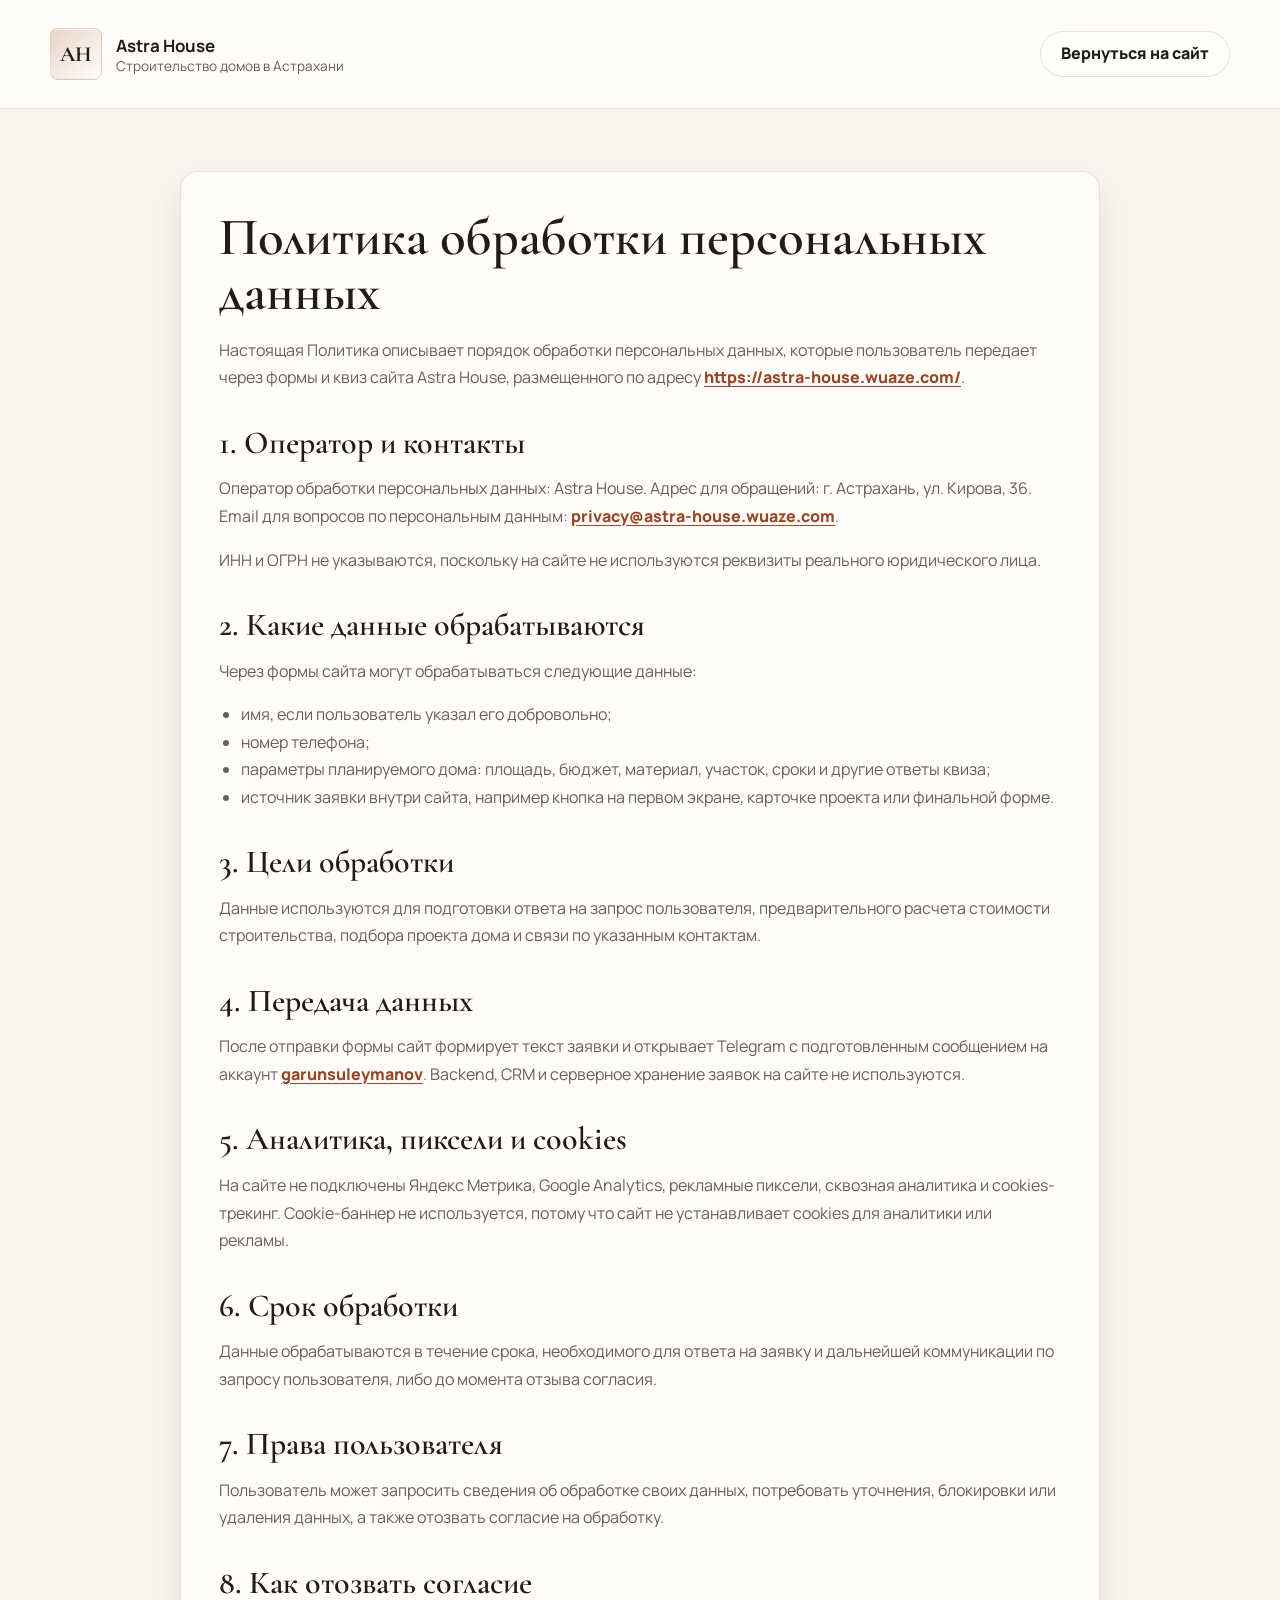
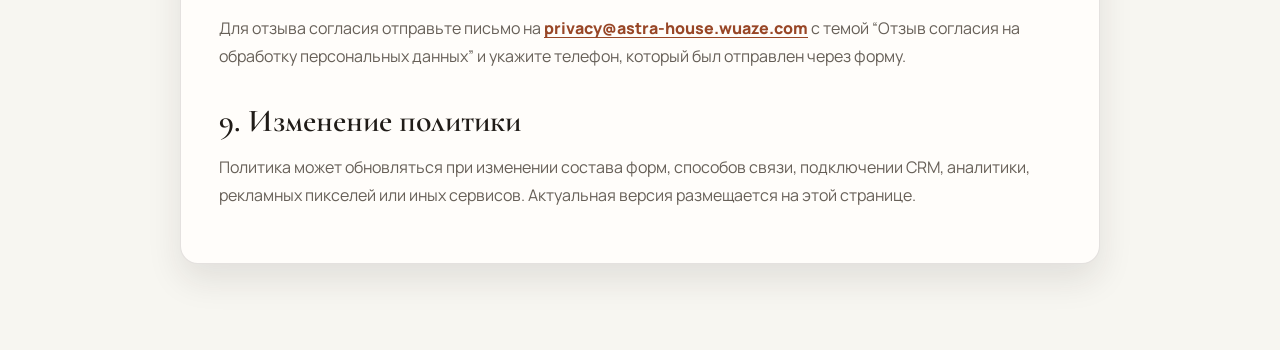
==== privacy.html @ 1b70f4d6 "pushed all files to repository" ====
<!DOCTYPE html>
<html lang="ru">
  <head>
    <meta charset="UTF-8" />
    <meta name="viewport" content="width=device-width, initial-scale=1.0" />
    <title>Политика обработки персональных данных | Astra House</title>
    <meta
      name="description"
      content="Политика обработки персональных данных Astra House: какие данные собираются через формы, для чего они нужны и как отозвать согласие."
    />
    <meta name="robots" content="noindex, follow" />
    <meta name="theme-color" content="#f5f3ee" />
    <link rel="canonical" href="https://astra-house.wuaze.com/privacy.html" />
    <link rel="preconnect" href="https://fonts.googleapis.com" />
    <link rel="preconnect" href="https://fonts.gstatic.com" crossorigin />
    <link
      href="https://fonts.googleapis.com/css2?family=Cormorant+Garamond:wght@500;600;700&family=Manrope:wght@400;500;600;700;800&display=swap"
      rel="stylesheet"
    />
    <link rel="stylesheet" href="./project/styles.css" />
  </head>
  <body class="legal-page">
    <header class="legal-header">
      <div class="container legal-header__inner">
        <a class="brand" href="./index.html" aria-label="На главную страницу">
          <span class="brand__mark">AH</span>
          <span class="brand__copy">
            <strong>Astra House</strong>
            <span>Строительство домов в Астрахани</span>
          </span>
        </a>
        <a class="button button--ghost button--small" href="./index.html">Вернуться на сайт</a>
      </div>
    </header>

    <main class="legal-main">
      <article class="container legal-document">
        <h1>Политика обработки персональных данных</h1>
        <p>
          Настоящая Политика описывает порядок обработки персональных данных, которые пользователь
          передает через формы и квиз сайта Astra House, размещенного по адресу
          <a href="https://astra-house.wuaze.com/">https://astra-house.wuaze.com/</a>.
        </p>

        <h2>1. Оператор и контакты</h2>
        <p>
          Оператор обработки персональных данных: Astra House. Адрес для обращений:
          г. Астрахань, ул. Кирова, 36. Email для вопросов по
          персональным данным: <a href="mailto:privacy@astra-house.wuaze.com">privacy@astra-house.wuaze.com</a>.
        </p>
        <p>
          ИНН и ОГРН не указываются, поскольку на сайте не используются реквизиты реального
          юридического лица.
        </p>

        <h2>2. Какие данные обрабатываются</h2>
        <p>Через формы сайта могут обрабатываться следующие данные:</p>
        <ul>
          <li>имя, если пользователь указал его добровольно;</li>
          <li>номер телефона;</li>
          <li>параметры планируемого дома: площадь, бюджет, материал, участок, сроки и другие ответы квиза;</li>
          <li>источник заявки внутри сайта, например кнопка на первом экране, карточке проекта или финальной форме.</li>
        </ul>

        <h2>3. Цели обработки</h2>
        <p>
          Данные используются для подготовки ответа на запрос пользователя, предварительного расчета
          стоимости строительства, подбора проекта дома и связи по указанным контактам.
        </p>

        <h2>4. Передача данных</h2>
        <p>
          После отправки формы сайт формирует текст заявки и открывает Telegram с подготовленным
          сообщением на аккаунт <a href="https://t.me/garunsuleymanov">garunsuleymanov</a>. Backend,
          CRM и серверное хранение заявок на сайте не используются.
        </p>

        <h2>5. Аналитика, пиксели и cookies</h2>
        <p>
          На сайте не подключены Яндекс Метрика, Google Analytics, рекламные пиксели, сквозная
          аналитика и cookies-трекинг. Cookie-баннер не используется, потому что сайт не устанавливает
          cookies для аналитики или рекламы.
        </p>

        <h2>6. Срок обработки</h2>
        <p>
          Данные обрабатываются в течение срока, необходимого для ответа на заявку и дальнейшей
          коммуникации по запросу пользователя, либо до момента отзыва согласия.
        </p>

        <h2>7. Права пользователя</h2>
        <p>
          Пользователь может запросить сведения об обработке своих данных, потребовать уточнения,
          блокировки или удаления данных, а также отозвать согласие на обработку.
        </p>

        <h2>8. Как отозвать согласие</h2>
        <p>
          Для отзыва согласия отправьте письмо на
          <a href="mailto:privacy@astra-house.wuaze.com">privacy@astra-house.wuaze.com</a> с темой
          “Отзыв согласия на обработку персональных данных” и укажите телефон, который был отправлен
          через форму.
        </p>

        <h2>9. Изменение политики</h2>
        <p>
          Политика может обновляться при изменении состава форм, способов связи, подключении CRM,
          аналитики, рекламных пикселей или иных сервисов. Актуальная версия размещается на этой
          странице.
        </p>
      </article>
    </main>
  </body>
</html>
---- project/styles.css ----
:root {
	--bg: #f5f3ee;
	--bg-soft: #e8eee8;
	--surface: rgba(255, 255, 252, 0.82);
	--surface-strong: #fffdfa;
	--surface-dark: #25211d;
	--text: #201c18;
	--text-soft: #676058;
	--line: rgba(32, 28, 24, 0.12);
	--line-strong: rgba(32, 28, 24, 0.2);
	--accent: #c96942;
	--accent-strong: #984626;
	--accent-soft: rgba(201, 105, 66, 0.13);
	--sage: #6f806f;
	--sage-soft: rgba(111, 128, 111, 0.16);
	--danger: #8d2f2f;
	--shadow-lg: 0 24px 60px rgba(39, 32, 25, 0.14);
	--shadow-md: 0 16px 34px rgba(39, 32, 25, 0.1);
	--radius-xl: 18px;
	--radius-lg: 8px;
	--radius-md: 8px;
	--radius-sm: 8px;
	--container: min(1180px, calc(100vw - 40px));
}

*,
*::before,
*::after {
	box-sizing: border-box;
}

html {
	scroll-behavior: smooth;
	overflow-x: hidden;
}

body {
	width: 100%;
	min-height: 100vh;
	margin: 0;
	overflow-x: clip;
	font-family: 'Manrope', sans-serif;
	color: var(--text);
	background:
		linear-gradient(180deg, #f7f6f1 0%, var(--bg) 40%, #eef2ed 100%);
}

body.is-locked {
	overflow: hidden;
}

img {
	display: block;
	max-width: 100%;
}

a {
	color: inherit;
	text-decoration: none;
}

button,
input {
	min-width: 0;
	font: inherit;
}

button {
	border: 0;
	background: none;
	color: inherit;
}

button:focus-visible,
a:focus-visible,
input:focus-visible {
	outline: 3px solid rgba(201, 105, 66, 0.36);
	outline-offset: 3px;
}

.sr-only {
	position: absolute;
	width: 1px;
	height: 1px;
	padding: 0;
	margin: -1px;
	overflow: hidden;
	clip: rect(0, 0, 0, 0);
	border: 0;
}

.container {
	width: var(--container);
	margin: 0 auto;
}

.section {
	padding: 88px 0;
}

.section--hero {
	padding-top: 44px;
	padding-bottom: 76px;
}

.section--soft {
	background: rgba(232, 238, 232, 0.56);
}

.section--contrast {
	background:
		linear-gradient(180deg, rgba(37, 33, 29, 0.97), rgba(30, 27, 24, 0.98));
	color: #fff8ef;
}

.section--cta {
	padding-top: 80px;
	padding-bottom: 104px;
}

.section-heading {
	max-width: 780px;
	margin: 0 auto 40px;
	text-align: center;
}

.section-heading--left {
	margin-left: 0;
	text-align: left;
}

.section-heading h1,
.section-heading h2,
.hero h1,
.final-cta h2,
.pricing-note h3 {
	margin: 0;
	font-family: 'Cormorant Garamond', serif;
	font-weight: 600;
	line-height: 1;
	letter-spacing: 0;
	text-wrap: balance;
}

.hero h1 {
	max-width: 15ch;
	font-size: 4.9rem;
}

.section-heading h2,
.final-cta h2 {
	font-size: 3.65rem;
}

.section-heading p,
.hero__lead,
.hero__caption,
.pricing-note p,
.final-cta__lead,
.final-cta__note,
.site-footer__address,
.form-status {
	color: var(--text-soft);
	line-height: 1.7;
}

.section--contrast .section-heading p,
.section--contrast .trust-item p {
	color: rgba(255, 248, 239, 0.76);
}

.eyebrow {
	display: inline-flex;
	align-items: center;
	gap: 10px;
	margin: 0 0 18px;
	font-size: 0.84rem;
	font-weight: 800;
	letter-spacing: 0;
	text-transform: uppercase;
	color: var(--accent-strong);
}

.section--contrast .eyebrow {
	color: #efbfa8;
}

.eyebrow::before {
	content: '';
	width: 38px;
	height: 1px;
	background: currentColor;
	opacity: 0.55;
}

.site-header {
	position: sticky;
	top: 0;
	z-index: 40;
	backdrop-filter: blur(18px);
	background: rgba(247, 246, 241, 0.9);
	border-bottom: 1px solid rgba(32, 28, 24, 0.08);
}

.site-header__inner {
	display: grid;
	grid-template-columns: auto minmax(0, 1fr) auto;
	align-items: center;
	gap: 26px;
	min-height: 84px;
}

.brand {
	display: inline-flex;
	align-items: center;
	gap: 14px;
	min-width: 0;
	color: inherit;
}

.brand__mark {
	display: grid;
	place-items: center;
	flex: 0 0 auto;
	width: 52px;
	height: 52px;
	border-radius: 8px;
	background:
		linear-gradient(135deg, rgba(201, 105, 66, 0.22), rgba(255, 255, 255, 0.8)),
		#f5f3ee;
	border: 1px solid rgba(201, 105, 66, 0.24);
	box-shadow: inset 0 1px 0 rgba(255, 255, 255, 0.72);
	font-family: 'Cormorant Garamond', serif;
	font-size: 1.35rem;
	font-weight: 700;
	letter-spacing: 0;
}

.brand__copy {
	display: flex;
	flex-direction: column;
	min-width: 0;
}

.brand__copy strong {
	font-size: 1.06rem;
	letter-spacing: 0;
	white-space: nowrap;
}

.brand__copy span {
	color: var(--text-soft);
	font-size: 0.85rem;
	white-space: nowrap;
}

.brand--footer .brand__mark {
	background:
		linear-gradient(135deg, rgba(201, 105, 66, 0.22), rgba(255, 255, 255, 0.8)),
		#f5f3ee;
	border-color: rgba(201, 105, 66, 0.24);
	color: var(--text);
}

.site-nav {
	justify-self: center;
}

.site-nav__list,
.footer-nav,
.hero__trust-list,
.feature-list,
.trust-list {
	list-style: none;
	padding: 0;
	margin: 0;
}

.site-nav__list {
	display: flex;
	align-items: center;
	gap: 24px;
}

.site-nav__list a,
.footer-nav a,
.site-footer__contacts a {
	color: var(--text-soft);
	transition: color 180ms ease;
}

.site-nav__list a:hover,
.footer-nav a:hover,
.site-footer__contacts a:hover {
	color: var(--text);
}

.site-header__actions {
	display: flex;
	align-items: center;
	gap: 16px;
}

.header-phone {
	color: var(--text);
	font-weight: 800;
	white-space: nowrap;
}

.nav-toggle {
	display: none;
	width: 48px;
	height: 48px;
	padding: 12px;
	border-radius: 8px;
	border: 1px solid var(--line);
	background: rgba(255, 255, 255, 0.62);
	cursor: pointer;
}

.nav-toggle span {
	display: block;
	height: 2px;
	border-radius: 999px;
	background: var(--text);
}

.nav-toggle span + span {
	margin-top: 5px;
}

.button {
	display: inline-flex;
	align-items: center;
	justify-content: center;
	gap: 10px;
	min-height: 52px;
	padding: 0 24px;
	border-radius: 999px;
	border: 1px solid transparent;
	cursor: pointer;
	font-weight: 800;
	text-align: center;
	line-height: 1.2;
	transition:
		transform 180ms ease,
		box-shadow 180ms ease,
		background-color 180ms ease,
		border-color 180ms ease,
		color 180ms ease;
}

.button:hover {
	transform: translateY(-1px);
}

.button--solid {
	background: linear-gradient(135deg, var(--accent) 0%, var(--accent-strong) 100%);
	color: #fffaf5;
	box-shadow: 0 16px 34px rgba(152, 70, 38, 0.27);
}

.button--ghost {
	background: rgba(255, 255, 252, 0.78);
	border-color: rgba(32, 28, 24, 0.12);
	color: var(--text);
}

.button--small {
	min-height: 46px;
	padding-inline: 20px;
}

.button--large {
	min-height: 58px;
	padding-inline: 28px;
}

.button[disabled] {
	cursor: not-allowed;
	opacity: 0.45;
	transform: none;
	box-shadow: none;
}

.hero__grid,
.trust-layout,
.final-cta {
	display: grid;
	grid-template-columns: minmax(0, 1.05fr) minmax(0, 0.95fr);
	gap: 44px;
	align-items: center;
}

.hero__content,
.trust-layout__content,
.final-cta__content {
	min-width: 0;
}

.hero__lead {
	max-width: 60ch;
	margin: 24px 0 0;
	font-size: 1.07rem;
}

.hero__trust-list {
	display: grid;
	grid-template-columns: repeat(2, minmax(0, 1fr));
	gap: 14px;
	margin-top: 30px;
}

.hero__trust-list li {
	display: flex;
	gap: 12px;
	min-width: 0;
	padding: 15px 18px;
	border-radius: 8px;
	background: rgba(255, 255, 252, 0.72);
	border: 1px solid rgba(32, 28, 24, 0.08);
	box-shadow: inset 0 1px 0 rgba(255, 255, 255, 0.68);
}

.hero__trust-list li::before {
	content: '';
	flex: 0 0 auto;
	width: 14px;
	height: 8px;
	margin-top: 6px;
	border-left: 2px solid var(--accent-strong);
	border-bottom: 2px solid var(--accent-strong);
	transform: rotate(-45deg);
}

.hero__actions {
	display: flex;
	flex-wrap: wrap;
	gap: 14px;
	margin-top: 30px;
}

.hero__caption {
	margin-top: 18px;
	font-size: 0.95rem;
}

.hero__visual {
	position: relative;
	min-width: 0;
}

.hero__floating-card {
	position: absolute;
	max-width: 220px;
	padding: 16px 18px;
	border-radius: 8px;
	background: rgba(255, 253, 250, 0.9);
	border: 1px solid rgba(32, 28, 24, 0.1);
	box-shadow: var(--shadow-md);
	font-weight: 800;
	backdrop-filter: blur(12px);
}

.hero__floating-card--top {
	top: 28px;
	left: -12px;
}

.hero__floating-card--bottom {
	right: -10px;
	bottom: 34px;
}

.media-shell {
	position: relative;
	aspect-ratio: 4 / 3;
	overflow: hidden;
	border-radius: var(--radius-xl);
	background: linear-gradient(135deg, rgba(201, 105, 66, 0.22), rgba(111, 128, 111, 0.16));
	border: 1px solid rgba(32, 28, 24, 0.1);
	box-shadow: var(--shadow-lg);
}

.media-shell::before {
	content: '';
	position: absolute;
	inset: 0;
	z-index: 1;
	background: linear-gradient(180deg, rgba(30, 24, 20, 0), rgba(30, 24, 20, 0.24));
	pointer-events: none;
}

.media-shell--hero {
	aspect-ratio: 10 / 11;
}

.media-shell--portrait {
	aspect-ratio: 5 / 6;
}

.media-shell--cta {
	aspect-ratio: 5 / 4;
}

.media-shell__image {
	width: 100%;
	height: 100%;
	object-fit: cover;
	transition:
		transform 800ms ease,
		opacity 400ms ease;
}

.media-shell:hover .media-shell__image {
	transform: scale(1.03);
}

.media-shell__placeholder {
	position: absolute;
	left: 20px;
	bottom: 20px;
	z-index: 2;
	max-width: calc(100% - 40px);
	padding: 10px 14px;
	border-radius: 999px;
	background: rgba(37, 33, 29, 0.62);
	color: #fffaf5;
	font-size: 0.82rem;
	letter-spacing: 0;
	text-transform: uppercase;
}

.media-shell.is-ready .media-shell__placeholder {
	opacity: 0;
	transform: translateY(10px);
	transition:
		opacity 220ms ease,
		transform 220ms ease;
}

.media-shell.is-missing .media-shell__image {
	display: none;
}

.proof-strip,
.pain-grid,
.timeline,
.pricing-grid,
.card-rail,
.trust-list,
.scenario-grid,
.faq-list {
	display: grid;
	gap: 18px;
}

.proof-strip {
	grid-template-columns: repeat(3, minmax(0, 1fr));
	margin-top: 38px;
}

.proof-card,
.card,
.pain-card,
.timeline-card,
.pricing-card,
.project-card,
.review-card,
.trust-item,
.scenario-card,
.faq-item {
	border-radius: var(--radius-lg);
	border: 1px solid rgba(32, 28, 24, 0.08);
	background: rgba(255, 255, 252, 0.74);
	box-shadow: inset 0 1px 0 rgba(255, 255, 255, 0.68);
}

.proof-card {
	padding: 24px;
}

.proof-card strong {
	display: block;
	font-size: 1.9rem;
	line-height: 1;
	font-weight: 800;
	color: var(--accent-strong);
}

.proof-card span {
	display: block;
	margin-top: 10px;
	color: var(--text-soft);
	line-height: 1.6;
}

.pain-grid,
.timeline {
	grid-template-columns: repeat(5, minmax(0, 1fr));
}

.pricing-grid,
.card-rail,
.scenario-grid {
	grid-template-columns: repeat(3, minmax(0, 1fr));
}

.card-rail--reviews {
	grid-template-columns: repeat(2, minmax(0, 1fr));
}

.pain-card,
.timeline-card,
.pricing-card,
.project-card,
.review-card,
.scenario-card {
	padding: 24px;
}

.pain-card__icon,
.scenario-card__icon,
.trust-item__icon {
	display: inline-flex;
	align-items: center;
	justify-content: center;
	width: 48px;
	min-width: 48px;
	height: 48px;
	border-radius: 8px;
	background: var(--accent-soft);
	border: 1px solid rgba(201, 105, 66, 0.16);
	color: var(--accent-strong);
	font-weight: 800;
}

.site-icon {
	width: 24px;
	height: 24px;
	fill: none;
	stroke: currentColor;
	stroke-width: 1.75;
	stroke-linecap: round;
	stroke-linejoin: round;
}

.section--contrast .trust-item__icon {
	background: rgba(201, 105, 66, 0.16);
	border-color: rgba(239, 191, 168, 0.16);
	color: #efbfa8;
}

.pain-card h3,
.timeline-card h3,
.pricing-card h3,
.project-card h3,
.review-card h3,
.trust-item h3,
.scenario-card h3,
.faq-question {
	margin: 18px 0 0;
	font-size: 1.08rem;
	line-height: 1.35;
}

.pain-card p,
.timeline-card p,
.pricing-card p,
.project-card p,
.review-card p,
.trust-item p,
.scenario-card p,
.faq-answer p {
	margin: 12px 0 0;
	color: var(--text-soft);
	line-height: 1.68;
}

.timeline-card {
	position: relative;
}

.timeline-card__number {
	display: inline-flex;
	align-items: center;
	justify-content: center;
	width: 44px;
	height: 44px;
	border-radius: 8px;
	background: var(--surface-dark);
	color: #fffaf5;
	font-weight: 800;
}

.timeline-card::after {
	content: '';
	position: absolute;
	top: 46px;
	right: -9px;
	width: 18px;
	height: 2px;
	background: rgba(32, 28, 24, 0.16);
}

.timeline-card:last-child::after {
	display: none;
}

.section-cta {
	margin-top: 34px;
	text-align: center;
}

.pricing-card,
.project-card,
.review-card {
	display: flex;
	flex-direction: column;
	min-width: 0;
}

.pricing-card {
	gap: 16px;
}

.pricing-card__label,
.project-card__meta,
.review-card__role {
	font-size: 0.82rem;
	letter-spacing: 0;
	text-transform: uppercase;
	color: var(--text-soft);
}

.pricing-card__area,
.pricing-card__price {
	font-family: 'Cormorant Garamond', serif;
	font-weight: 600;
	line-height: 0.95;
}

.pricing-card__area {
	font-size: 2.6rem;
}

.pricing-card__price {
	font-size: 2rem;
	color: var(--accent-strong);
}

.feature-list {
	display: flex;
	flex-wrap: wrap;
	gap: 10px;
}

.feature-list li {
	padding: 10px 12px;
	border-radius: 999px;
	background: rgba(32, 28, 24, 0.06);
	color: var(--text);
	font-size: 0.92rem;
}

.pricing-note {
	display: grid;
	grid-template-columns: minmax(0, 1fr) auto;
	gap: 24px;
	align-items: center;
	margin-top: 22px;
	padding: 26px 28px;
}

.pricing-note h3 {
	font-size: 2.35rem;
}

.project-card .media-shell,
.review-card .media-shell {
	margin-bottom: 20px;
}

.project-card__topline,
.review-card__topline {
	display: flex;
	justify-content: space-between;
	gap: 16px;
	align-items: flex-start;
}

.project-card__price,
.review-card__name {
	font-weight: 800;
}

.project-card__actions {
	display: flex;
	gap: 10px;
	margin-top: auto;
	padding-top: 20px;
}

.project-card__actions .button,
.pricing-card .button {
	width: 100%;
	margin-top: auto;
}

.trust-item {
	padding: 22px;
	background: rgba(255, 255, 252, 0.08);
	border-color: rgba(255, 255, 255, 0.08);
}

.review-card__name {
	font-size: 1.12rem;
}

.faq-item {
	overflow: clip;
}

.faq-question {
	width: 100%;
	display: flex;
	align-items: center;
	justify-content: space-between;
	gap: 24px;
	padding: 24px 26px;
	cursor: pointer;
	text-align: left;
	font-weight: 800;
}

.faq-question::after {
	content: '+';
	flex: 0 0 auto;
	font-size: 1.55rem;
	line-height: 1;
	color: var(--accent-strong);
	transition: transform 180ms ease;
}

.faq-item.is-open .faq-question::after {
	transform: rotate(45deg);
}

.faq-answer {
	padding: 0 26px 24px;
}

.final-cta {
	padding: 32px;
	border-radius: var(--radius-xl);
	background: rgba(255, 255, 252, 0.78);
	border: 1px solid rgba(32, 28, 24, 0.08);
	box-shadow: var(--shadow-lg);
}

.final-cta__lead {
	margin-top: 18px;
}

.lead-form {
	display: grid;
	grid-template-columns: repeat(2, minmax(0, 1fr));
	gap: 14px;
	margin-top: 26px;
}

.field {
	display: grid;
	gap: 8px;
}

.field--full {
	grid-column: 1 / -1;
}

.field span {
	font-size: 0.9rem;
	font-weight: 800;
}

.field input {
	width: 100%;
	min-height: 54px;
	padding: 0 18px;
	border-radius: 8px;
	border: 1px solid rgba(32, 28, 24, 0.12);
	background: rgba(255, 255, 255, 0.78);
	color: var(--text);
}

.field input::placeholder {
	color: rgba(103, 96, 88, 0.76);
}

.consent-field {
	display: grid;
	grid-template-columns: 22px minmax(0, 1fr);
	gap: 10px;
	align-items: start;
	color: var(--text-soft);
	font-size: 0.9rem;
	line-height: 1.55;
}

.consent-field input {
	width: 18px;
	height: 18px;
	margin: 3px 0 0;
	accent-color: var(--accent-strong);
}

.consent-field a {
	color: var(--accent-strong);
	font-weight: 800;
	text-decoration: underline;
	text-underline-offset: 3px;
}

.form-status {
	min-height: 24px;
	margin-top: 14px;
}

.form-status.is-error {
	color: var(--danger);
}

.site-footer {
	padding: 30px 0 40px;
	background: rgba(30, 27, 24, 0.98);
	color: #f7efe7;
}

.site-footer__inner {
	display: grid;
	grid-template-columns: 1.15fr 0.9fr 0.95fr;
	gap: 24px;
}

.site-footer__brand .brand__copy span,
.site-footer__address,
.site-footer__contacts a,
.footer-nav a {
	color: rgba(247, 239, 231, 0.74);
}

.site-footer h3 {
	margin: 0 0 16px;
	font-size: 0.92rem;
	letter-spacing: 0;
	text-transform: uppercase;
	color: rgba(247, 239, 231, 0.58);
}

.footer-nav,
.site-footer__contacts {
	display: grid;
	gap: 10px;
}

.site-footer__legal-text {
	margin: 6px 0 0;
	color: rgba(247, 239, 231, 0.6);
	line-height: 1.6;
	font-size: 0.92rem;
}

.mobile-sticky-cta {
	display: none;
}

.modal[hidden] {
	display: none !important;
}

.modal {
	position: fixed;
	inset: 0;
	z-index: 60;
	display: grid;
	place-items: center;
	padding: 24px;
}

.modal__backdrop {
	position: absolute;
	inset: 0;
	background: rgba(17, 12, 9, 0.56);
	backdrop-filter: blur(8px);
}

.modal__dialog {
	position: relative;
	width: min(760px, 100%);
	max-height: min(88vh, 880px);
	overflow: auto;
	padding: 28px;
	border-radius: var(--radius-xl);
	background: linear-gradient(180deg, #fffdfa 0%, #f2eee8 100%);
	box-shadow: 0 34px 70px rgba(15, 10, 8, 0.25);
}

.modal__dialog--wide {
	width: min(1060px, 100%);
}

.modal__close {
	position: absolute;
	top: 18px;
	right: 18px;
	width: 44px;
	height: 44px;
	border-radius: 8px;
	border: 1px solid rgba(32, 28, 24, 0.1);
	background: rgba(255, 255, 255, 0.76);
	cursor: pointer;
}

.modal__close span {
	position: absolute;
	top: 50%;
	left: 50%;
	width: 18px;
	height: 2px;
	border-radius: 999px;
	background: var(--text);
}

.modal__close span:first-child {
	transform: translate(-50%, -50%) rotate(45deg);
}

.modal__close span:last-child {
	transform: translate(-50%, -50%) rotate(-45deg);
}

.project-detail {
	display: grid;
	grid-template-columns: minmax(0, 0.9fr) minmax(0, 1.1fr);
	gap: 28px;
	align-items: start;
}

.project-detail__media {
	position: sticky;
	top: 0;
	overflow: hidden;
	margin: 0;
	aspect-ratio: 4 / 3;
	border-radius: var(--radius-lg);
	background: var(--sage-soft);
	box-shadow: var(--shadow-md);
}

.project-detail__media img {
	width: 100%;
	height: 100%;
	object-fit: cover;
}

.project-detail__content {
	min-width: 0;
	padding-right: 22px;
}

.project-detail__content h2 {
	margin: 0;
	font-family: 'Cormorant Garamond', serif;
	font-size: 3.1rem;
	font-weight: 600;
	line-height: 1;
	letter-spacing: 0;
}

.project-detail__lead {
	margin: 16px 0 0;
	color: var(--text-soft);
	line-height: 1.7;
}

.project-detail__stats {
	display: grid;
	grid-template-columns: repeat(3, minmax(0, 1fr));
	gap: 10px;
	margin-top: 22px;
}

.project-detail__stats div {
	padding: 14px;
	border-radius: var(--radius-lg);
	background: rgba(255, 255, 255, 0.68);
	border: 1px solid var(--line);
}

.project-detail__stats span {
	display: block;
	margin-bottom: 6px;
	color: var(--text-soft);
	font-size: 0.82rem;
}

.project-detail__stats strong {
	display: block;
	font-size: 1.08rem;
	line-height: 1.25;
}

.project-detail__columns {
	display: grid;
	gap: 14px;
	margin: 22px 0;
}

.project-detail__section {
	padding: 16px;
	border-radius: var(--radius-lg);
	background: rgba(255, 255, 255, 0.58);
	border: 1px solid var(--line);
}

.project-detail__section h3 {
	margin: 0;
	font-size: 1rem;
}

.project-detail__section ul {
	display: grid;
	gap: 8px;
	padding: 0;
	margin: 12px 0 0;
	list-style: none;
}

.project-detail__section li {
	display: flex;
	gap: 10px;
	color: var(--text-soft);
	line-height: 1.5;
}

.project-detail__section li::before {
	content: '';
	flex: 0 0 auto;
	width: 13px;
	height: 7px;
	margin-top: 6px;
	border-left: 2px solid var(--accent-strong);
	border-bottom: 2px solid var(--accent-strong);
	transform: rotate(-45deg);
}

.quiz__meta {
	display: flex;
	justify-content: space-between;
	gap: 16px;
	margin-top: 14px;
	color: var(--text-soft);
	font-size: 0.92rem;
}

.quiz__progress {
	height: 8px;
	margin-top: 16px;
	border-radius: 999px;
	background: rgba(32, 28, 24, 0.1);
	overflow: hidden;
}

.quiz__progress span {
	display: block;
	width: 0;
	height: 100%;
	border-radius: inherit;
	background: linear-gradient(90deg, var(--accent) 0%, var(--accent-strong) 100%);
	transition: width 200ms ease;
}

.quiz__body {
	margin-top: 26px;
}

.quiz__body h3 {
	margin: 0;
	font-size: 2.25rem;
	line-height: 1.08;
	font-family: 'Cormorant Garamond', serif;
	font-weight: 600;
	letter-spacing: 0;
}

.quiz__body p {
	margin: 14px 0 0;
	color: var(--text-soft);
	line-height: 1.66;
}

.quiz-options {
	display: grid;
	grid-template-columns: repeat(2, minmax(0, 1fr));
	gap: 14px;
	margin-top: 24px;
}

.quiz-option {
	width: 100%;
	min-height: 72px;
	padding: 18px 20px;
	border-radius: 8px;
	border: 1px solid rgba(32, 28, 24, 0.1);
	background: rgba(255, 255, 255, 0.72);
	color: var(--text);
	text-align: left;
	cursor: pointer;
	transition:
		border-color 180ms ease,
		transform 180ms ease,
		background-color 180ms ease;
}

.quiz-option:hover {
	transform: translateY(-1px);
}

.quiz-option.is-selected {
	border-color: rgba(152, 70, 38, 0.34);
	background: rgba(201, 105, 66, 0.12);
}

.quiz__footer,
.quiz__contact-actions {
	display: flex;
	justify-content: space-between;
	gap: 16px;
	margin-top: 26px;
}

.quiz__contact-form {
	display: grid;
	gap: 14px;
	margin-top: 24px;
}

.quiz__success-list {
	list-style: none;
	padding: 0;
	margin: 22px 0 0;
	display: grid;
	gap: 10px;
}

.quiz__success-list li {
	display: flex;
	gap: 12px;
	padding: 14px 16px;
	border-radius: 8px;
	background: rgba(255, 255, 255, 0.62);
}

.quiz__success-list li::before {
	content: '';
	flex: 0 0 auto;
	width: 14px;
	height: 8px;
	margin-top: 5px;
	border-left: 2px solid var(--accent-strong);
	border-bottom: 2px solid var(--accent-strong);
	transform: rotate(-45deg);
}

.quiz__support {
	margin-top: 18px;
}

.legal-page {
	background: #f7f6f1;
}

.legal-header {
	padding: 28px 0;
	border-bottom: 1px solid var(--line);
	background: rgba(255, 255, 252, 0.84);
}

.legal-header__inner {
	display: flex;
	align-items: center;
	justify-content: space-between;
	gap: 20px;
}

.legal-main {
	padding: 62px 0 86px;
}

.legal-document {
	max-width: 920px;
	margin: 0 auto;
	padding: 38px;
	border-radius: var(--radius-xl);
	background: var(--surface-strong);
	border: 1px solid var(--line);
	box-shadow: var(--shadow-md);
}

.legal-document h1,
.legal-document h2 {
	margin: 0;
	font-family: 'Cormorant Garamond', serif;
	font-weight: 600;
	line-height: 1.05;
	letter-spacing: 0;
}

.legal-document h1 {
	font-size: 3.3rem;
}

.legal-document h2 {
	margin-top: 34px;
	font-size: 2rem;
}

.legal-document p,
.legal-document li {
	color: var(--text-soft);
	line-height: 1.72;
}

.legal-document a {
	color: var(--accent-strong);
	font-weight: 800;
	text-decoration: underline;
	text-underline-offset: 3px;
}

.legal-document ul {
	padding-left: 22px;
}

[data-reveal] {
	opacity: 0;
	transform: translateY(28px);
	transition:
		opacity 500ms ease,
		transform 500ms ease;
}

[data-reveal].is-visible {
	opacity: 1;
	transform: translateY(0);
}

@media (max-width: 1080px) {
	.hero h1 {
		font-size: 4.1rem;
	}

	.section-heading h2,
	.final-cta h2 {
		font-size: 3.1rem;
	}

	.site-header__inner {
		grid-template-columns: auto auto minmax(0, 1fr);
	}

	.nav-toggle {
		display: inline-grid;
		align-content: center;
		justify-items: stretch;
	}

	.site-nav {
		position: absolute;
		top: calc(100% + 10px);
		left: 20px;
		right: 20px;
		opacity: 0;
		pointer-events: none;
		transform: translateY(-8px);
		transition:
			opacity 180ms ease,
			transform 180ms ease;
	}

	.site-header.is-menu-open .site-nav {
		opacity: 1;
		pointer-events: auto;
		transform: translateY(0);
	}

	.site-nav__list {
		flex-direction: column;
		align-items: stretch;
		gap: 0;
		padding: 14px;
		border-radius: 8px;
		background: rgba(255, 255, 252, 0.97);
		border: 1px solid rgba(32, 28, 24, 0.08);
		box-shadow: var(--shadow-md);
	}

	.site-nav__list a {
		display: block;
		padding: 12px 8px;
	}

	.hero__grid,
	.trust-layout,
	.final-cta {
		grid-template-columns: 1fr;
	}

	.hero h1 {
		max-width: 18ch;
	}

	.hero__visual {
		max-width: 720px;
	}

	.pain-grid,
	.timeline {
		grid-template-columns: repeat(2, minmax(0, 1fr));
	}

	.timeline-card::after {
		display: none;
	}

	.pricing-grid,
	.scenario-grid,
	.card-rail {
		grid-template-columns: repeat(2, minmax(0, 1fr));
	}

	.site-footer__inner {
		grid-template-columns: 1fr 1fr;
	}

	.site-footer__brand {
		grid-column: 1 / -1;
	}
}

@media (max-width: 860px) {
	.section {
		padding: 74px 0;
	}

	.site-header__actions .header-phone {
		display: none;
	}

	.proof-strip,
	.pricing-note,
	.trust-list,
	.site-footer__inner {
		grid-template-columns: 1fr;
	}

	.card-rail--reviews,
	.scenario-grid,
	.pricing-grid {
		grid-template-columns: 1fr;
	}

	.lead-form,
	.quiz-options,
	.hero__trust-list {
		grid-template-columns: 1fr;
	}

	.pricing-note {
		align-items: stretch;
	}

	.pricing-note .button {
		width: 100%;
	}
}

@media (max-width: 680px) {
	:root {
		--container: min(100vw - 28px, 1180px);
	}

	body {
		padding-bottom: 82px;
	}

	.section {
		padding: 64px 0;
	}

	.section--hero {
		padding-top: 26px;
		padding-bottom: 62px;
	}

	.site-header__inner {
		grid-template-columns: auto auto;
		justify-content: space-between;
		min-height: 72px;
		gap: 14px;
	}

	.site-header__actions {
		display: none;
	}

	.brand__mark {
		width: 46px;
		height: 46px;
	}

	.brand__copy span {
		display: none;
	}

	.hero h1 {
		max-width: none;
		font-size: 3.1rem;
	}

	.section-heading h2,
	.final-cta h2 {
		font-size: 2.45rem;
	}

	.pricing-note h3,
	.quiz__body h3 {
		font-size: 2rem;
	}

	.hero__actions .button,
	.section-cta .button {
		width: 100%;
	}

	.media-shell--hero,
	.media-shell--portrait,
	.media-shell--cta {
		aspect-ratio: 4 / 3;
	}

	.hero__floating-card {
		position: static;
		max-width: none;
		margin-top: 14px;
	}

	.pain-grid,
	.timeline,
	.card-rail {
		grid-template-columns: 1fr;
	}

	.pain-card,
	.timeline-card,
	.pricing-card,
	.project-card,
	.review-card,
	.scenario-card,
	.proof-card {
		padding: 20px;
	}

	.pricing-note,
	.final-cta {
		padding: 22px;
	}

	.faq-question {
		padding: 20px;
	}

	.faq-answer {
		padding: 0 20px 20px;
	}

	.modal {
		padding: 14px;
	}

	.modal__dialog {
		max-height: calc(100vh - 28px);
		padding: 22px 18px 18px;
	}

	.project-detail {
		grid-template-columns: 1fr;
		gap: 20px;
	}

	.project-detail__media {
		position: relative;
		aspect-ratio: 4 / 3;
	}

	.project-detail__content {
		padding-right: 0;
	}

	.project-detail__content h2 {
		font-size: 2.35rem;
	}

	.project-detail__stats {
		grid-template-columns: 1fr;
	}

	.project-detail__content .button {
		width: 100%;
	}

	.quiz__meta,
	.quiz__footer,
	.quiz__contact-actions,
	.legal-header__inner {
		flex-direction: column;
		align-items: stretch;
	}

	.quiz__footer .button,
	.quiz__contact-actions .button {
		width: 100%;
	}

	.mobile-sticky-cta {
		position: fixed;
		left: 0;
		right: 0;
		bottom: 0;
		z-index: 45;
		display: block;
		padding: 10px 14px calc(10px + env(safe-area-inset-bottom));
		background: rgba(247, 246, 241, 0.95);
		border-top: 1px solid rgba(32, 28, 24, 0.1);
		backdrop-filter: blur(14px);
	}

	.mobile-sticky-cta .button {
		width: 100%;
		min-height: 54px;
	}

	.legal-main {
		padding: 38px 0 72px;
	}

	.legal-document {
		padding: 24px;
	}

	.legal-document h1 {
		font-size: 2.45rem;
	}

	.legal-document h2 {
		font-size: 1.7rem;
	}
}

@media (prefers-reduced-motion: reduce) {
	html {
		scroll-behavior: auto;
	}

	*,
	*::before,
	*::after {
		animation: none !important;
		transition: none !important;
	}

	[data-reveal] {
		opacity: 1;
		transform: none;
	}
}
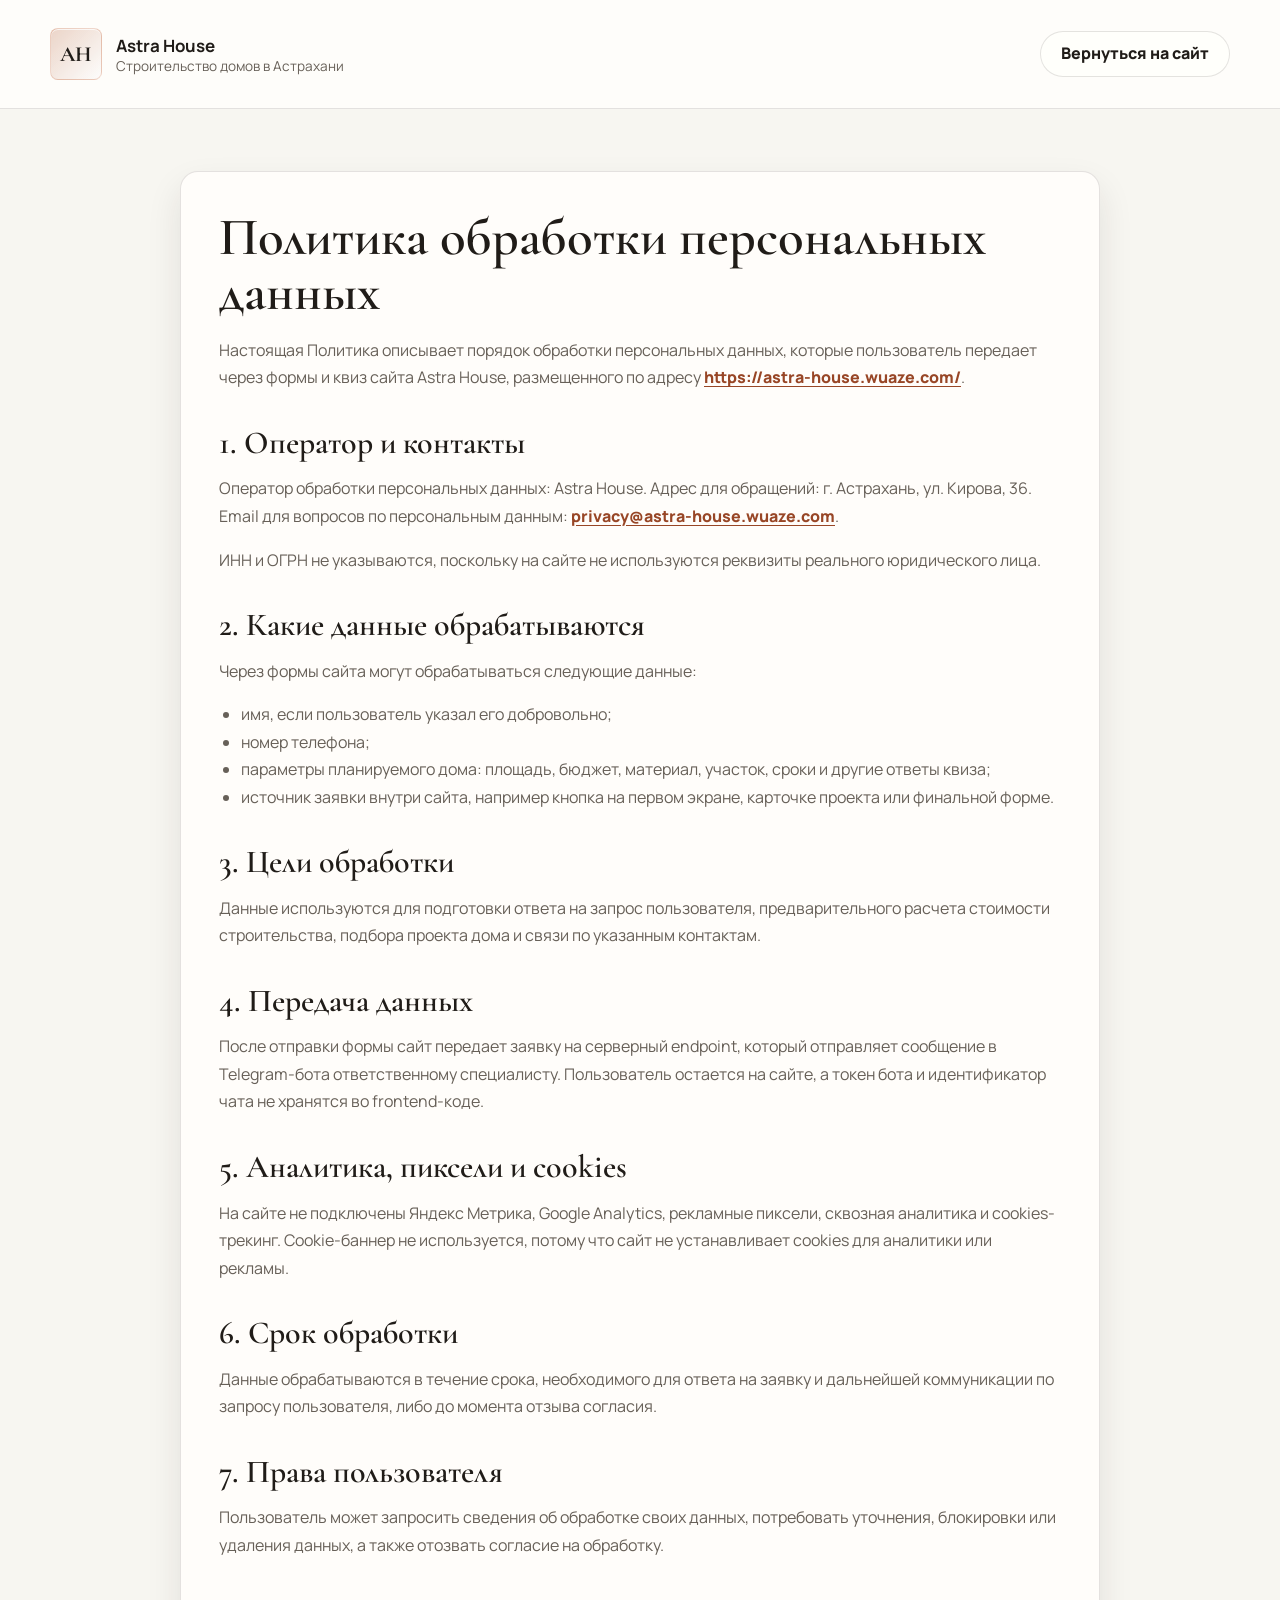
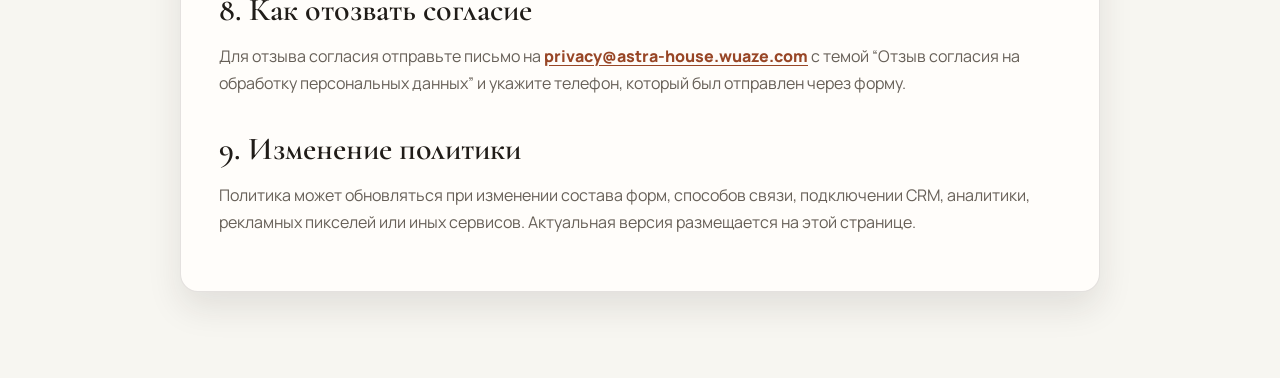
==== commit 46fa6fb3: "Add telegram lead form integration" ====
--- a/privacy.html
+++ b/privacy.html
@@ -10,6 +10,7 @@
     />
     <meta name="robots" content="noindex, follow" />
     <meta name="theme-color" content="#f5f3ee" />
+    <link rel="icon" href="./favicon.svg" type="image/svg+xml" />
     <link rel="canonical" href="https://astra-house.wuaze.com/privacy.html" />
     <link rel="preconnect" href="https://fonts.googleapis.com" />
     <link rel="preconnect" href="https://fonts.gstatic.com" crossorigin />
@@ -70,9 +71,9 @@
 
         <h2>4. Передача данных</h2>
         <p>
-          После отправки формы сайт формирует текст заявки и открывает Telegram с подготовленным
-          сообщением на аккаунт <a href="https://t.me/garunsuleymanov">garunsuleymanov</a>. Backend,
-          CRM и серверное хранение заявок на сайте не используются.
+          После отправки формы сайт передает заявку на серверный endpoint, который отправляет
+          сообщение в Telegram-бота ответственному специалисту. Пользователь остается на сайте,
+          а токен бота и идентификатор чата не хранятся во frontend-коде.
         </p>
 
         <h2>5. Аналитика, пиксели и cookies</h2>
